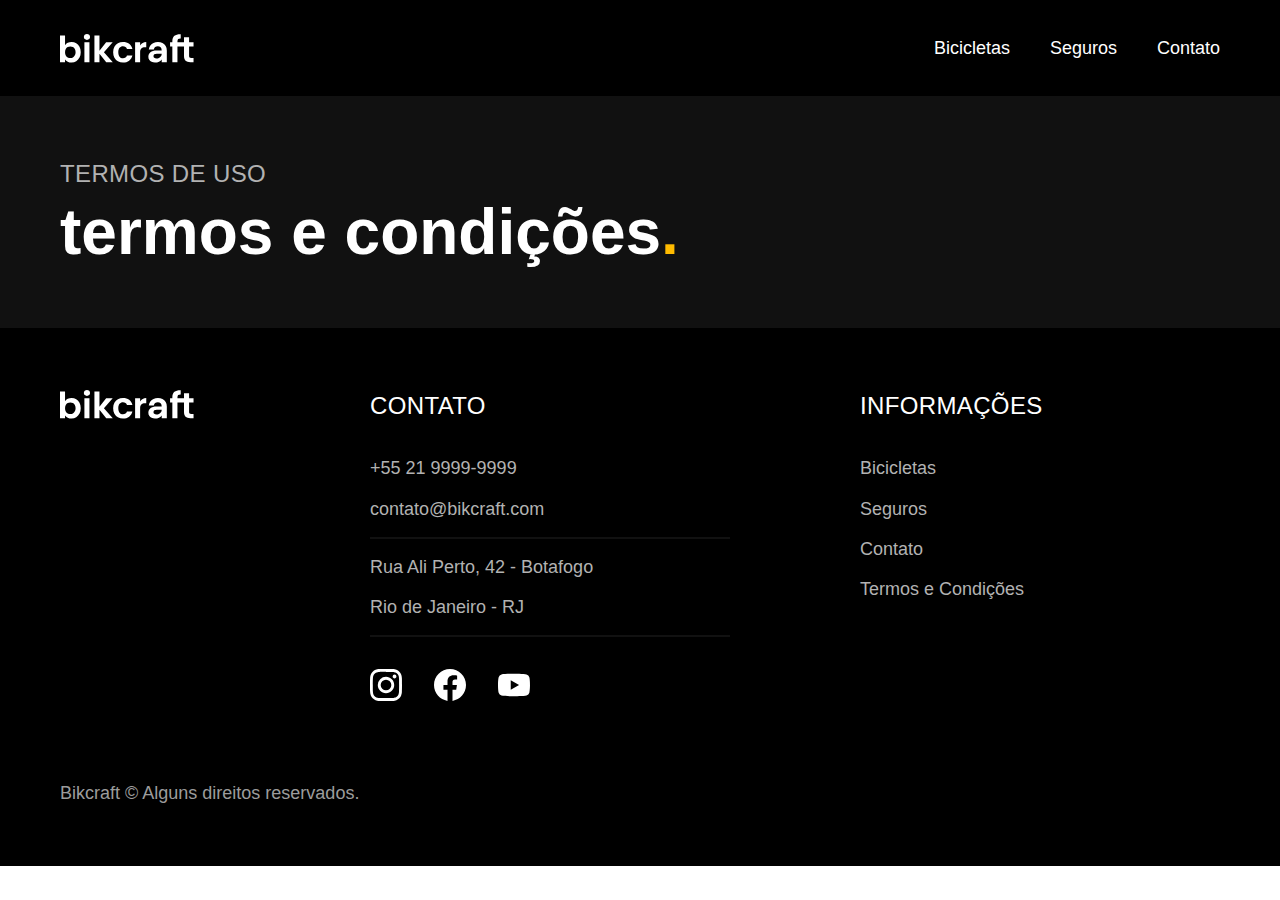
==== contato.html @ 47beaa35 "form" ====
<!DOCTYPE html>
<html lang="pt-br">

<head>
  <meta charset="UTF-8">
  <meta name="viewport" content="width=device-width, initial-scale=1.0">

  <title>Contato | Bikcraft</title>
  <meta name="description" content="Contato">

  <link rel="stylesheet" href="./css/style.css">
</head>

<body id="contato">
  <header class="header-bg">
    <div class="header container">
      <a href="./">
        <img src="./img/bikcraft.svg" alt="Bikcraft">
      </a>

      <nav aria-label="primaria">
        <ul class="header-menu font-1-m cor-0">
          <li><a href="./bicicletas.html">Bicicletas</a></li>
          <li><a href="./seguros.html">Seguros</a></li>
          <li><a href="./contato.html">Contato</a></li>
        </ul>
      </nav>
    </div>
  </header>

  <main>
    <div class="titulo-bg">
      <div class="titulo container">
        <p class="font-2-l-b cor-5">Termos de uso</p>
        <h1 class="font-1-xxl cor-0">termos e condições<span class="cor-p1">.</span></h1>
      </div>
    </div>


  </main>

  <footer class="footer-bg">
    <div class="footer container">
      <img src="./img/bikcraft.svg" alt="Bikcraft">
      <div class="footer-contato">
        <h3 class="font-2-l-b cor-0">Contato</h3>
        <ul class="font-2-m cor-5">
          <li><a href="tel:+552199999999">+55 21 9999-9999</a></li>
          <li><a href="mailto:contato@bikcraft.com">contato@bikcraft.com</a></li>
          <li>Rua Ali Perto, 42 - Botafogo</li>
          <li>Rio de Janeiro - RJ</li>
        </ul>
        <div class="footer-redes">
          <a href="./">
            <img src="./img/redes/instagram.svg" alt="Instagram">
          </a>
          <a href="./">
            <img src="./img/redes/facebook.svg" alt="Facebook">
          </a>
          <a href="./">
            <img src="./img/redes/youtube.svg" alt="Youtube">
          </a>
        </div>
      </div>
      <div class="footer-informacoes">
        <h3 class="font-2-l-b cor-0">Informações</h3>
        <nav>
          <ul class="font-1-m cor-5">
            <li><a href="./bicicletas.html">Bicicletas</a></li>
            <li><a href="./seguros.html">Seguros</a></li>
            <li><a href="./contato.html">Contato</a></li>
            <li><a href="./termos.html">Termos e Condições</a></li>
          </ul>
        </nav>
      </div>
      <p class="footer-copy font-2-m cor-6">Bikcraft © Alguns direitos reservados.</p>
    </div>
  </footer>
</body>

</html>
---- css/style.css ----
@import "./global/global.css";
@import "./utilidades/tipografia.css";
@import "./utilidades/cores.css";

@import "./global/header.css";
@import "./global/footer.css";

/* Utilidades */
@import "./utilidades/componentes.css";

/* Home */
@import "./home/introducao.css";
@import "./home/tecnologia.css";
@import "./home/parceiros.css";
@import "./home/depoimento.css";

/* Bicicletas */
@import "./bicicletas/bicicletas-lista.css";
@import "./bicicletas/bicicletas.css";

/* Bicicleta */
@import "./bicicleta/bicicleta.css";
@import "./bicicleta/seguro.css";

/* Seguros */
@import "./seguros/seguros.css";
@import "./seguros/vantagens.css";
@import "./seguros/perguntas.css";

/* Termos */
@import "./termos/termos.css";
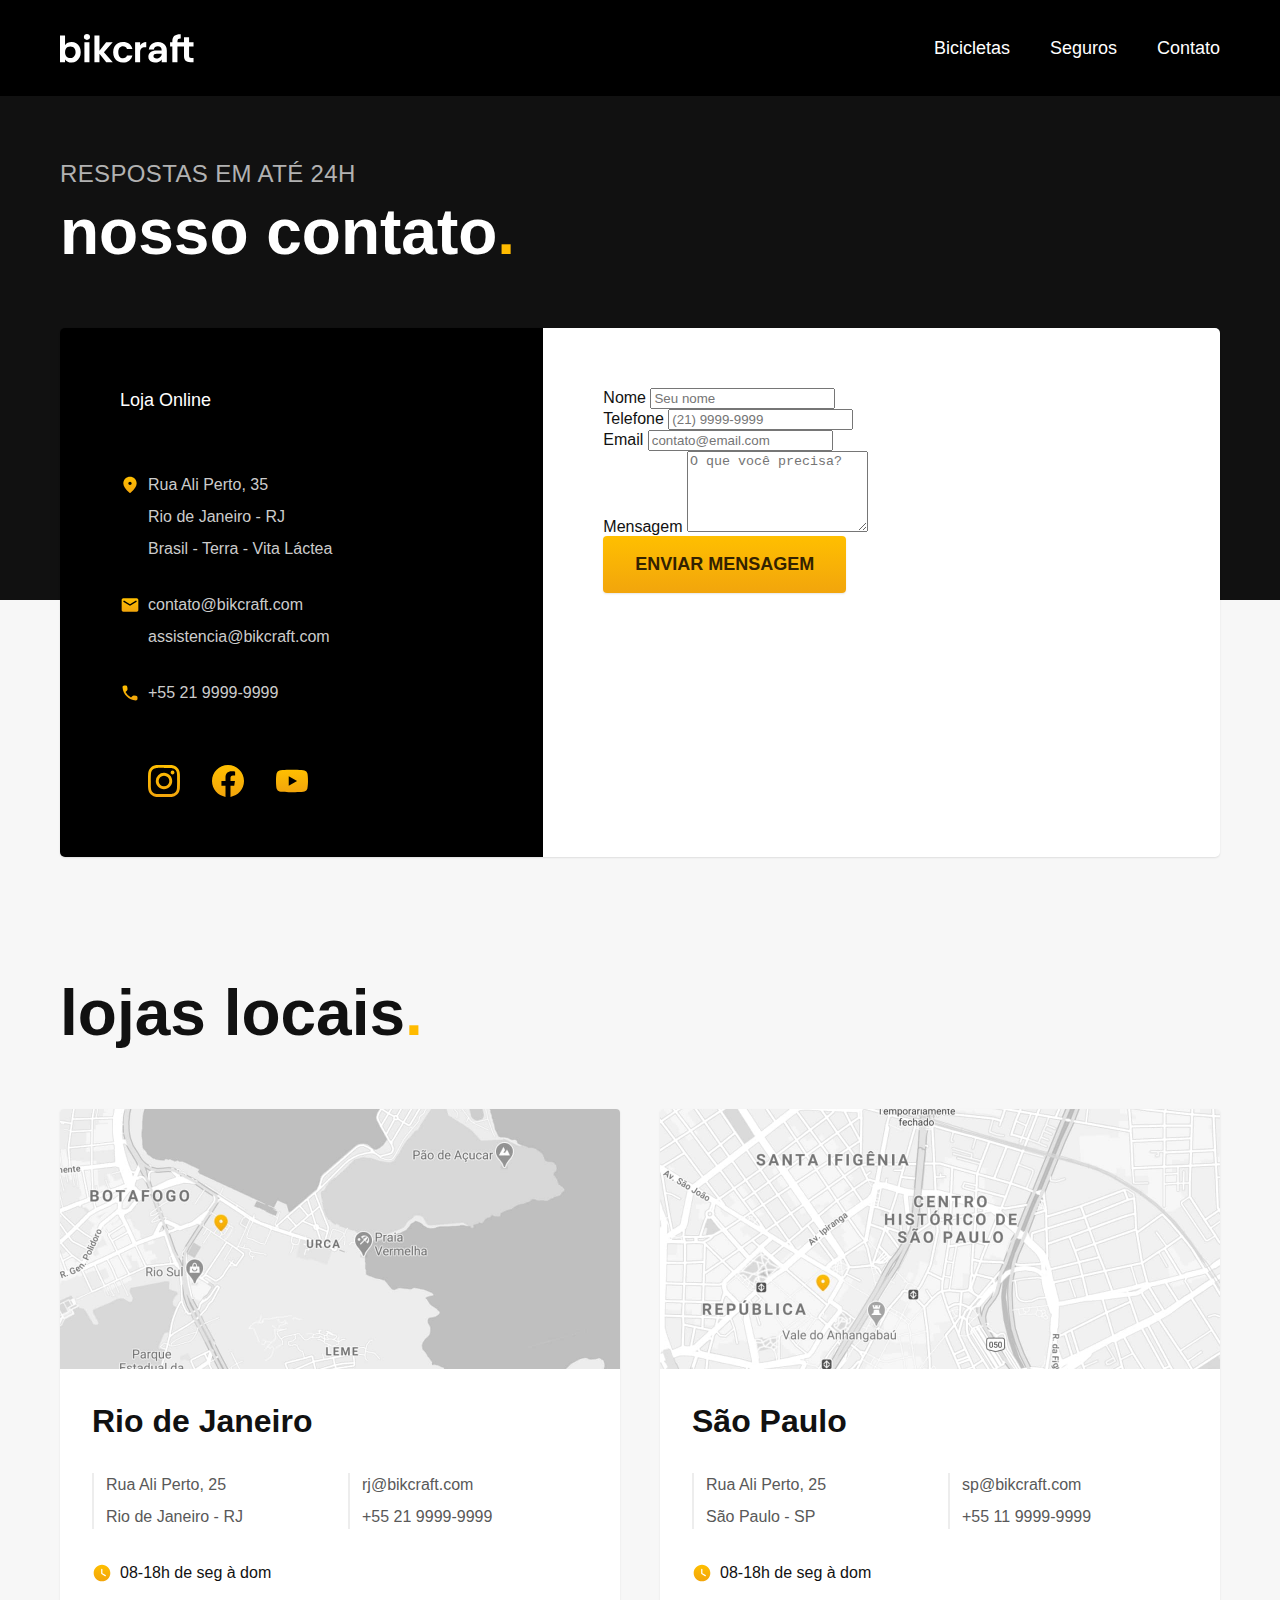
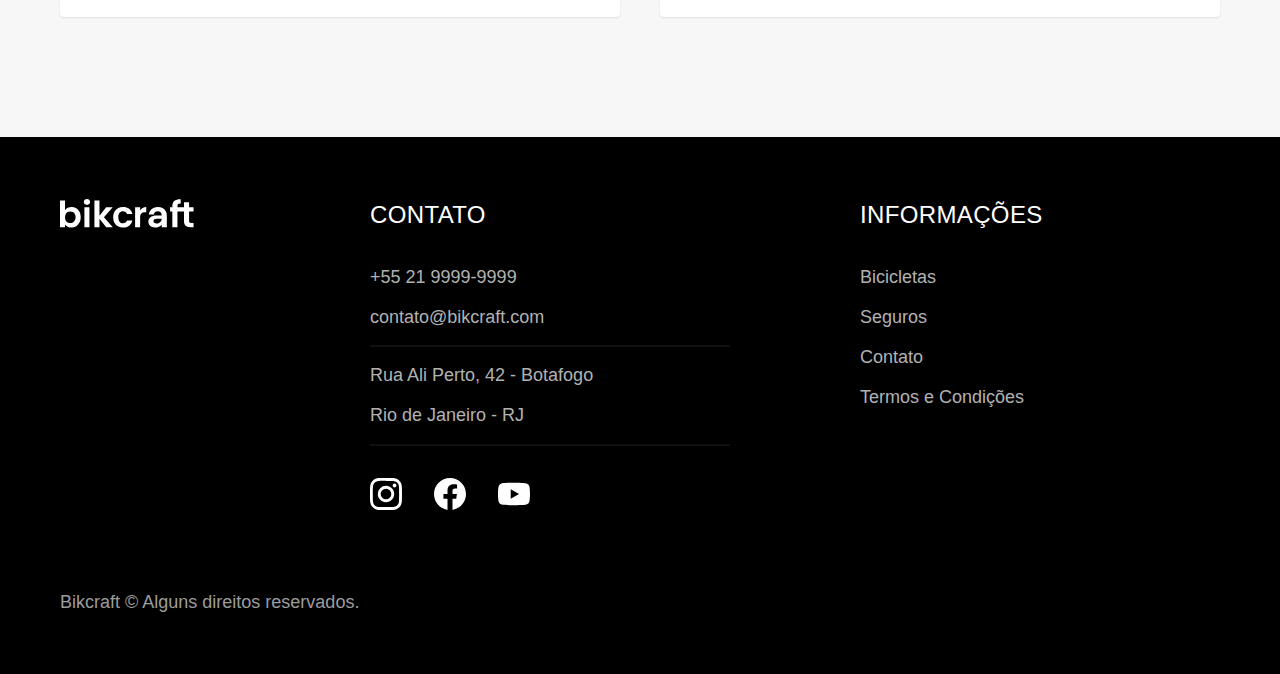
==== commit 82ca5344: "formulario" ====
--- a/contato.html
+++ b/contato.html
@@ -31,13 +31,95 @@
   <main>
     <div class="titulo-bg">
       <div class="titulo container">
-        <p class="font-2-l-b cor-5">Termos de uso</p>
-        <h1 class="font-1-xxl cor-0">termos e condições<span class="cor-p1">.</span></h1>
+        <p class="font-2-l-b cor-5">Respostas em até 24h</p>
+        <h1 class="font-1-xxl cor-0">nosso contato<span class="cor-p1">.</span></h1>
       </div>
     </div>
 
+    <div class="contato container">
+      <section class="contato-dados" aria-label="Endereço">
+        <h2 class="font-1-m cor-0">Loja Online</h2>
+        <div class="contato-endereco font-2-s cor-4">
+          <p>Rua Ali Perto, 35</p>
+          <p>Rio de Janeiro - RJ</p>
+          <p>Brasil - Terra - Vita Láctea</p>
+        </div>
+        <address class="contato-meios font-2-s cor-4">
+          <a href="mailto:contato@bikcraft.com">contato@bikcraft.com</a>
+          <a href="mailto:assistencia@bikcraft.com">assistencia@bikcraft.com</a>
+          <a href="tel:+552199999999">+55 21 9999-9999</a>
+        </address>
+        <div class="contato-redes">
+          <a href="./">
+            <img src="./img/redes/instagram-p.svg" alt="Instagram">
+          </a>
+          <a href="./">
+            <img src="./img/redes/facebook-p.svg" alt="Facebook">
+          </a>
+          <a href="./">
+            <img src="./img/redes/youtube-p.svg" alt="Youtube">
+          </a>
+        </div>
+      </section>
+      <section class="contato-formulario" aria-label="Formulário">
+        <form class="form" action="./contato.html">
+          <div>
+            <label for="nome">Nome</label>
+            <input type="text" id="nome" name="nome" placeholder="Seu nome">
+          </div>
+          <div>
+            <label for="telefone">Telefone</label>
+            <input type="text" id="telefone" name="telefone" placeholder="(21) 9999-9999">
+          </div>
+          <div class="col-2">
+            <label for="email">Email</label>
+            <input type="email" id="email" name="email" placeholder="contato@email.com">
+          </div>
+          <div class="col-2">
+            <label for="mensagem">Mensagem</label>
+            <textarea rows="5" id="mensagem" name="mensagem" placeholder="O que você precisa?"></textarea>
+          </div>
+          <button class="botao col-2">Enviar Mensagem</button>
+        </form>
+      </section>
+    </div>
+  </main>
 
-  </main>
+
+  <article class="lojas container">
+    <h2 class="font-1-xxl">lojas locais<span class="cor-p1">.</span></h2>
+    <div class="lojas-item">
+      <img src="./img/lojas/rj.jpg" alt="mapa marcando o endereço em Rua Ali Perto, 25 - Rio de Janeiro - RJ">
+      <div class="lojas-conteudo">
+        <h3 class="font-1-xl">Rio de Janeiro</h3>
+        <div class="lojas-dados font-2-s cor-8">
+          <p>Rua Ali Perto, 25</p>
+          <p>Rio de Janeiro - RJ</p>
+        </div>
+        <div class="lojas-dados font-2-s cor-8">
+          <a href="mailto:rj@bikcraft.com">rj@bikcraft.com</a>
+          <a href="tel:+552199999999">+55 21 9999-9999</a>
+        </div>
+        <p class="lojas-tempo font-1-s"><img src="./img/icones/horario.svg" alt="">08-18h de seg à dom</p>
+      </div>
+    </div>
+
+    <div class="lojas-item">
+      <img src="./img/lojas/sp.jpg" alt="mapa marcando o endereço em Rua Ali Perto, 25 - São Paulo - SP">
+      <div class="lojas-conteudo">
+        <h3 class="font-1-xl">São Paulo</h3>
+        <div class="lojas-dados font-2-s cor-8">
+          <p>Rua Ali Perto, 25</p>
+          <p>São Paulo - SP</p>
+        </div>
+        <div class="lojas-dados font-2-s cor-8">
+          <a href="mailto:sp@bikcraft.com">sp@bikcraft.com</a>
+          <a href="tel:+551199999999">+55 11 9999-9999</a>
+        </div>
+        <p class="lojas-tempo font-1-s"><img src="./img/icones/horario.svg" alt="">08-18h de seg à dom</p>
+      </div>
+    </div>
+  </article>
 
   <footer class="footer-bg">
     <div class="footer container">
--- a/css/style.css
+++ b/css/style.css
@@ -7,6 +7,7 @@
 
 /* Utilidades */
 @import "./utilidades/componentes.css";
+@import "./utilidades/formulario.css";
 
 /* Home */
 @import "./home/introducao.css";
@@ -27,5 +28,12 @@
 @import "./seguros/vantagens.css";
 @import "./seguros/perguntas.css";
 
+/* Contato */
+@import "./contato/contato.css";
+@import "./contato/lojas.css";
+
+/* Contato */
+@import "./orcamento/orcamento.css";
+
 /* Termos */
-@import "./termos/termos.css";
+@import "./termos/termos.css";